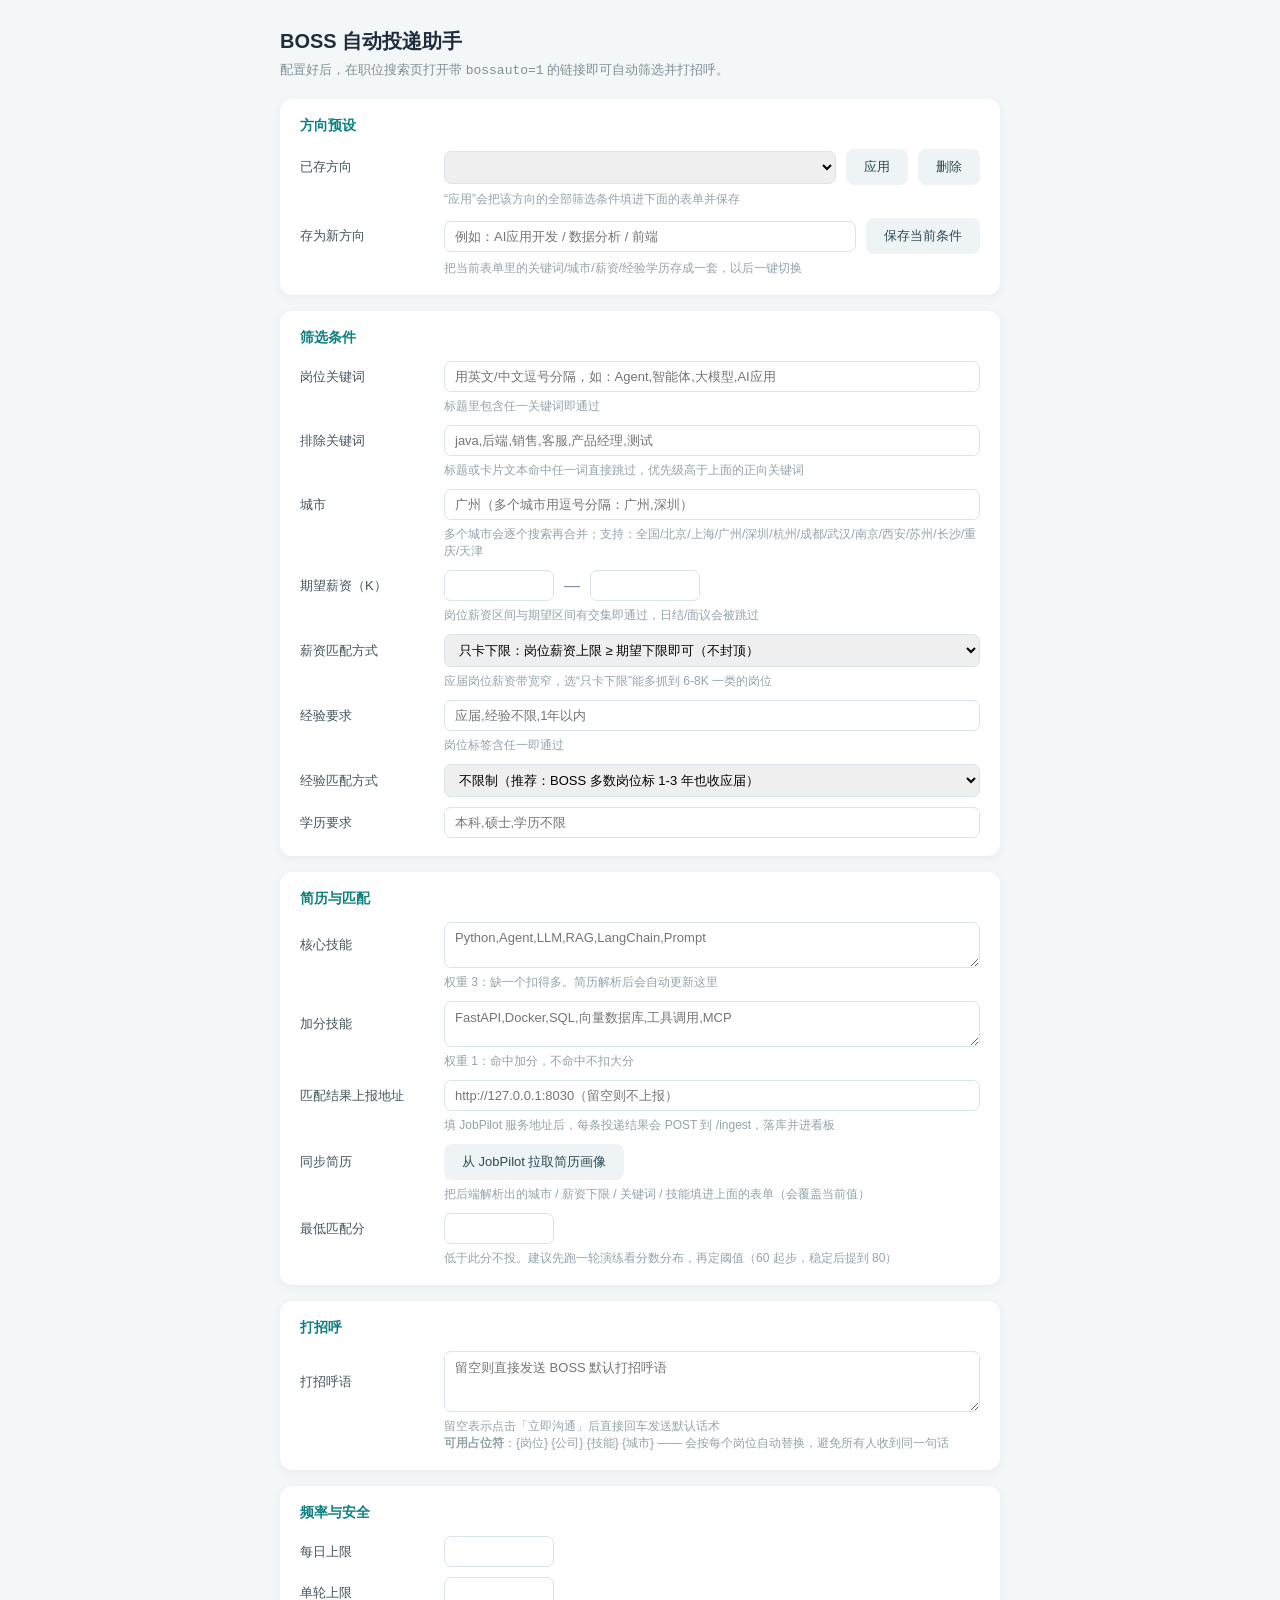
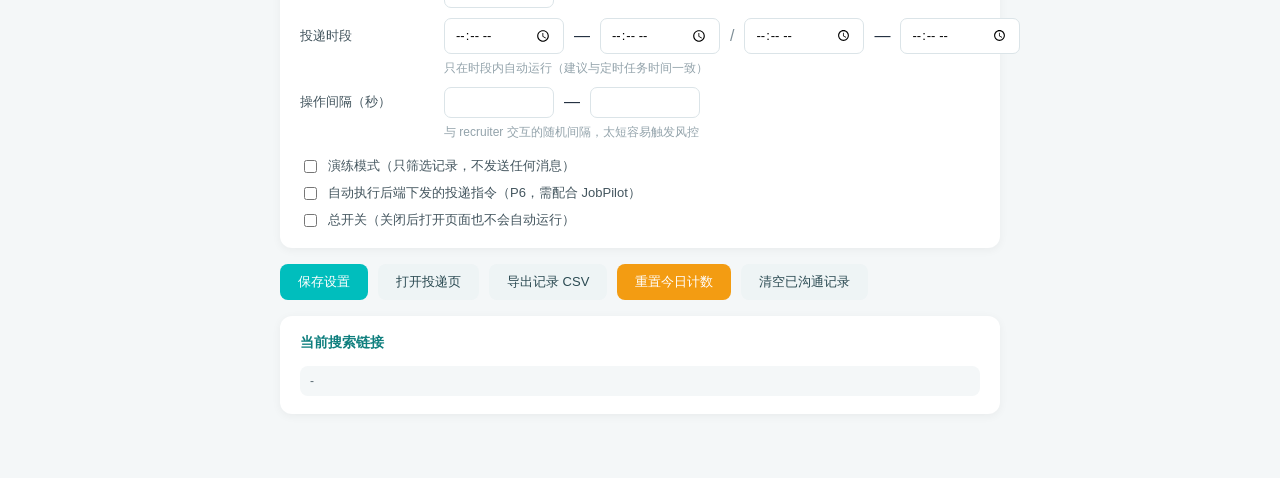
==== extension/options.html @ 4c84b9d0 "feat: 求职多 Agent 编排系统 + BOSS 自动投递扩展 - jobpilot: 四段 Agent 流水线（简历解析/岗位搜索/JD 匹配/决策话术），LangGraph 编排 - 指令队" ====
<!DOCTYPE html>
<html lang="zh-CN">
<head>
<meta charset="utf-8" />
<title>BOSS 自动投递助手 · 设置</title>
<style>
  :root { --main: #00bebd; }
  * { box-sizing: border-box; }
  body {
    margin: 0; padding: 28px 20px 48px;
    font-family: -apple-system, "PingFang SC", "Microsoft YaHei", sans-serif;
    background: #f4f7f8; color: #1f2d3d;
  }
  .wrap { max-width: 720px; margin: 0 auto; }
  h1 { font-size: 20px; margin: 0 0 6px; }
  .sub { color: #7f8f97; font-size: 13px; margin-bottom: 20px; }
  .card {
    background: #fff; border-radius: 12px; padding: 18px 20px;
    box-shadow: 0 2px 10px rgba(0,0,0,.05); margin-bottom: 16px;
  }
  .card h2 { font-size: 14px; margin: 0 0 14px; color: #0f7f7e; }
  .grid { display: grid; grid-template-columns: 130px 1fr; gap: 10px 14px; align-items: center; }
  label { font-size: 13px; color: #43555e; }
  input[type=text], input[type=number], input[type=time], select, textarea {
    width: 100%; padding: 7px 10px; border: 1px solid #dbe4e8; border-radius: 7px;
    font-size: 13px; font-family: inherit; outline: none;
  }
  input:focus, select:focus, textarea:focus { border-color: var(--main); }
  .hint { grid-column: 2; font-size: 12px; color: #93a3ab; margin-top: -4px; }
  .row { display: flex; gap: 10px; align-items: center; }
  .btn {
    border: none; border-radius: 8px; padding: 9px 18px; font-size: 13px;
    cursor: pointer; background: var(--main); color: #fff;
  }
  .btn.ghost { background: #eef4f5; color: #2b4a52; }
  .btn.warn { background: #f39c12; }
  .actions { display: flex; gap: 10px; flex-wrap: wrap; }
  .status { font-size: 13px; color: #0f7f7e; margin-left: 6px; }
  .url { font-size: 12px; color: #5b6b73; word-break: break-all; background: #f4f7f8; padding: 8px 10px; border-radius: 8px; }
  .switch { display: flex; align-items: center; gap: 8px; font-size: 13px; }
</style>
</head>
<body>
<div class="wrap">
  <h1>BOSS 自动投递助手</h1>
  <div class="sub">配置好后，在职位搜索页打开带 <code>bossauto=1</code> 的链接即可自动筛选并打招呼。</div>

  <div class="card">
    <h2>方向预设</h2>
    <div class="grid">
      <label>已存方向</label>
      <div class="row">
        <select id="presetSel" style="flex:1"></select>
        <button class="btn ghost" id="presetApply">应用</button>
        <button class="btn ghost" id="presetDelete">删除</button>
      </div>
      <div class="hint">“应用”会把该方向的全部筛选条件填进下面的表单并保存</div>

      <label>存为新方向</label>
      <div class="row">
        <input id="presetName" type="text" placeholder="例如：AI应用开发 / 数据分析 / 前端" style="flex:1" />
        <button class="btn ghost" id="presetSave">保存当前条件</button>
      </div>
      <div class="hint">把当前表单里的关键词/城市/薪资/经验学历存成一套，以后一键切换</div>
    </div>
  </div>

  <div class="card">
    <h2>筛选条件</h2>
    <div class="grid">
      <label>岗位关键词</label>
      <input id="keywords" type="text" placeholder="用英文/中文逗号分隔，如：Agent,智能体,大模型,AI应用" />
      <div class="hint">标题里包含任一关键词即通过</div>

      <label>排除关键词</label>
      <input id="excludeKeywords" type="text" placeholder="java,后端,销售,客服,产品经理,测试" />
      <div class="hint">标题或卡片文本命中任一词直接跳过，优先级高于上面的正向关键词</div>

      <label>城市</label>
      <input id="city" type="text" placeholder="广州（多个城市用逗号分隔：广州,深圳）" />
      <div class="hint">多个城市会逐个搜索再合并；支持：全国/北京/上海/广州/深圳/杭州/成都/武汉/南京/西安/苏州/长沙/重庆/天津</div>

      <label>期望薪资（K）</label>
      <div class="row">
        <input id="salaryMin" type="number" min="0" step="1" style="width:110px" />
        <span style="color:#7f8f97">—</span>
        <input id="salaryMax" type="number" min="0" step="1" style="width:110px" />
      </div>
      <div class="hint">岗位薪资区间与期望区间有交集即通过，日结/面议会被跳过</div>

      <label>薪资匹配方式</label>
      <select id="salaryMode">
        <option value="min">只卡下限：岗位薪资上限 ≥ 期望下限即可（不封顶）</option>
        <option value="range">区间交集：必须与期望区间有重叠</option>
      </select>
      <div class="hint">应届岗位薪资带宽窄，选“只卡下限”能多抓到 6-8K 一类的岗位</div>

      <label>经验要求</label>
      <input id="experienceMust" type="text" placeholder="应届,经验不限,1年以内" />
      <div class="hint">岗位标签含任一即通过</div>

      <label>经验匹配方式</label>
      <select id="experienceFilter">
        <option value="off">不限制（推荐：BOSS 多数岗位标 1-3 年也收应届）</option>
        <option value="strict">严格匹配上面的经验要求</option>
      </select>

      <label>学历要求</label>
      <input id="degreeMust" type="text" placeholder="本科,硕士,学历不限" />
    </div>
  </div>

  <div class="card">
    <h2>简历与匹配</h2>
    <div class="grid">
      <label>核心技能</label>
      <textarea id="coreSkills" rows="2" placeholder="Python,Agent,LLM,RAG,LangChain,Prompt"></textarea>
      <div class="hint">权重 3：缺一个扣得多。简历解析后会自动更新这里</div>

      <label>加分技能</label>
      <textarea id="bonusSkills" rows="2" placeholder="FastAPI,Docker,SQL,向量数据库,工具调用,MCP"></textarea>
      <div class="hint">权重 1：命中加分，不命中不扣大分</div>

      <label>匹配结果上报地址</label>
      <input id="reportUrl" type="text" placeholder="http://127.0.0.1:8030（留空则不上报）" />
      <div class="hint">填 JobPilot 服务地址后，每条投递结果会 POST 到 /ingest，落库并进看板</div>

      <label>同步简历</label>
      <div class="row">
        <button class="btn ghost" id="syncResume">从 JobPilot 拉取简历画像</button>
        <span class="status" id="syncStatus"></span>
      </div>
      <div class="hint">把后端解析出的城市 / 薪资下限 / 关键词 / 技能填进上面的表单（会覆盖当前值）</div>

      <label>最低匹配分</label>
      <input id="minScore" type="number" min="0" max="100" style="width:110px" />
      <div class="hint">低于此分不投。建议先跑一轮演练看分数分布，再定阈值（60 起步，稳定后提到 80）</div>
    </div>
  </div>

  <div class="card">
    <h2>打招呼</h2>
    <div class="grid">
      <label>打招呼语</label>
      <textarea id="greeting" rows="3" placeholder="留空则直接发送 BOSS 默认打招呼语"></textarea>
      <div class="hint">留空表示点击「立即沟通」后直接回车发送默认话术<br><b>可用占位符</b>：{岗位} {公司} {技能} {城市} —— 会按每个岗位自动替换，避免所有人收到同一句话</div>
    </div>
  </div>

  <div class="card">
    <h2>频率与安全</h2>
    <div class="grid">
      <label>每日上限</label>
      <input id="maxPerDay" type="number" min="1" max="200" style="width:110px" />
      <label>单轮上限</label>
      <input id="maxPerRun" type="number" min="1" max="200" style="width:110px" />
      <label>投递时段</label>
      <div class="row">
        <input id="w1s" type="time" style="width:120px" />
        <span>—</span>
        <input id="w1e" type="time" style="width:120px" />
        <span style="color:#7f8f97">/</span>
        <input id="w2s" type="time" style="width:120px" />
        <span>—</span>
        <input id="w2e" type="time" style="width:120px" />
      </div>
      <div class="hint">只在时段内自动运行（建议与定时任务时间一致）</div>

      <label>操作间隔（秒）</label>
      <div class="row">
        <input id="minDelay" type="number" min="5" max="600" style="width:110px" />
        <span>—</span>
        <input id="maxDelay" type="number" min="5" max="600" style="width:110px" />
      </div>
      <div class="hint">与 recruiter 交互的随机间隔，太短容易触发风控</div>
    </div>
    <div style="margin-top:16px">
      <label class="switch"><input id="dryRun" type="checkbox" /> 演练模式（只筛选记录，不发送任何消息）</label>
      <label class="switch" style="margin-top:8px"><input id="autoExecute" type="checkbox" /> 自动执行后端下发的投递指令（P6，需配合 JobPilot）</label>
      <label class="switch" style="margin-top:8px"><input id="enabled" type="checkbox" /> 总开关（关闭后打开页面也不会自动运行）</label>
    </div>
  </div>

  <div class="actions" style="margin-bottom:16px">
    <button class="btn" id="save">保存设置</button>
    <button class="btn ghost" id="openSearch">打开投递页</button>
    <button class="btn ghost" id="exportCsv">导出记录 CSV</button>
    <button class="btn warn" id="resetDaily">重置今日计数</button>
    <button class="btn ghost" id="resetGreeted">清空已沟通记录</button>
    <span class="status" id="status"></span>
  </div>

  <div class="card">
    <h2>当前搜索链接</h2>
    <div class="url" id="searchUrl">-</div>
  </div>
</div>
<script src="options.js"></script>
</body>
</html>
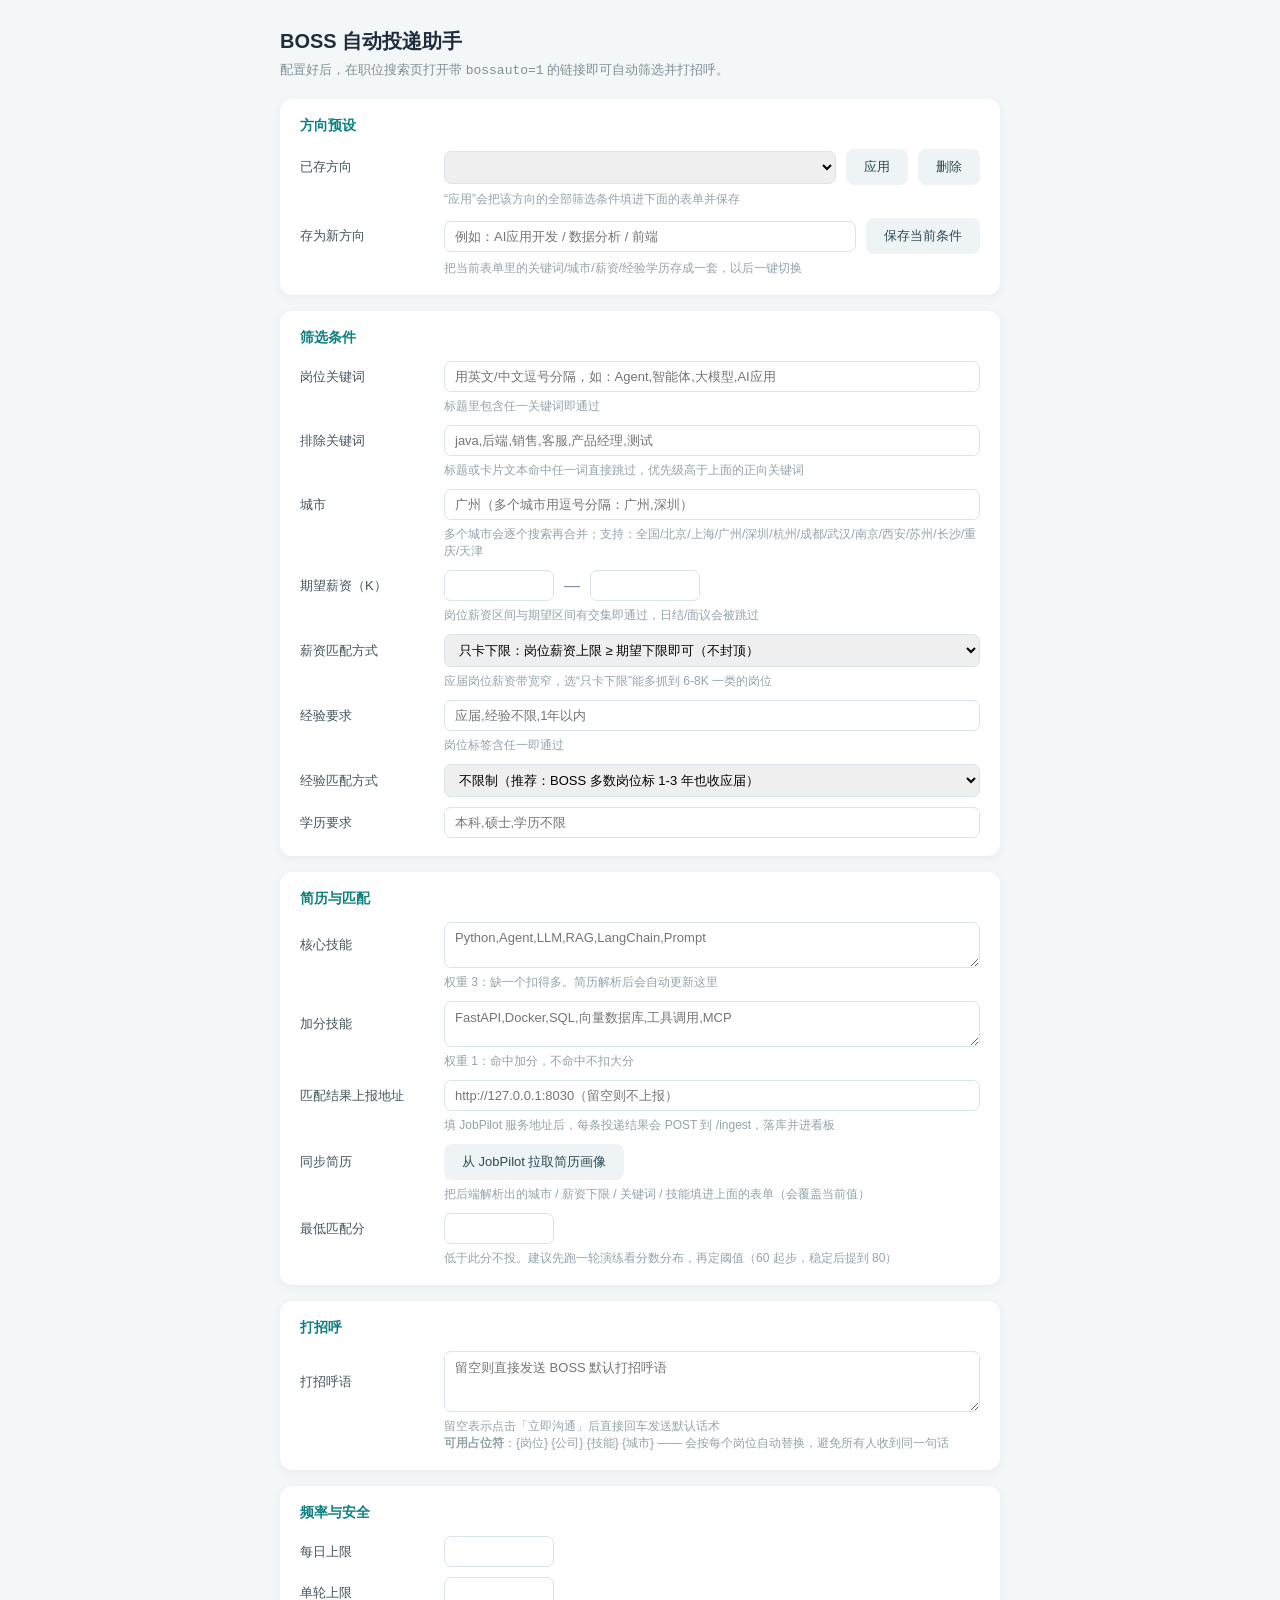
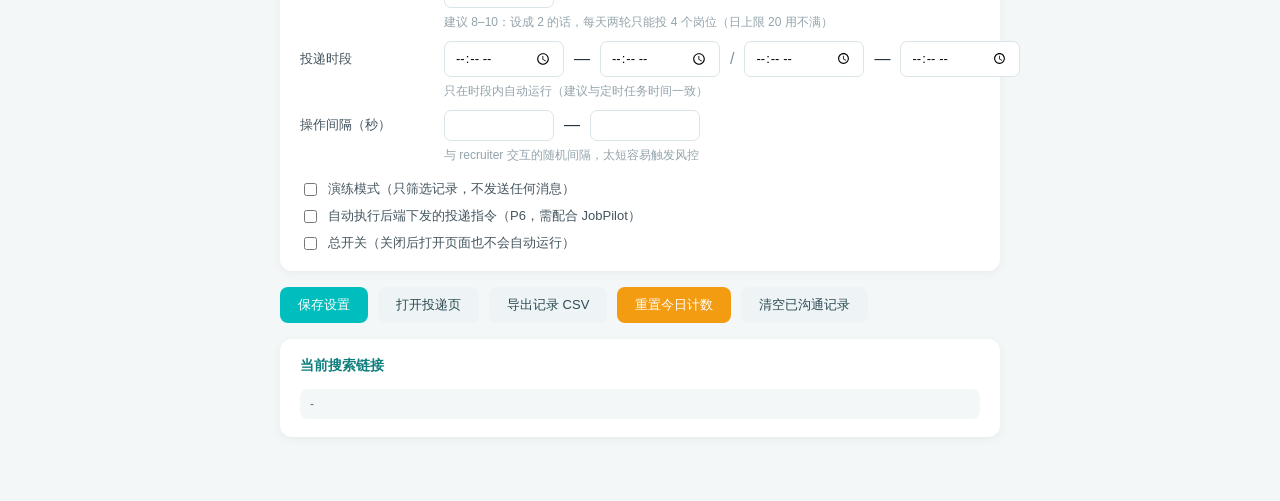
==== commit cd732642: "feat(ext): 上报失败计数上屏 + 单轮上限建议提示（v3.7）" ====
--- a/extension/options.html
+++ b/extension/options.html
@@ -154,6 +154,7 @@
       <input id="maxPerDay" type="number" min="1" max="200" style="width:110px" />
       <label>单轮上限</label>
       <input id="maxPerRun" type="number" min="1" max="200" style="width:110px" />
+      <div class="hint">建议 8–10：设成 2 的话，每天两轮只能投 4 个岗位（日上限 20 用不满）</div>
       <label>投递时段</label>
       <div class="row">
         <input id="w1s" type="time" style="width:120px" />
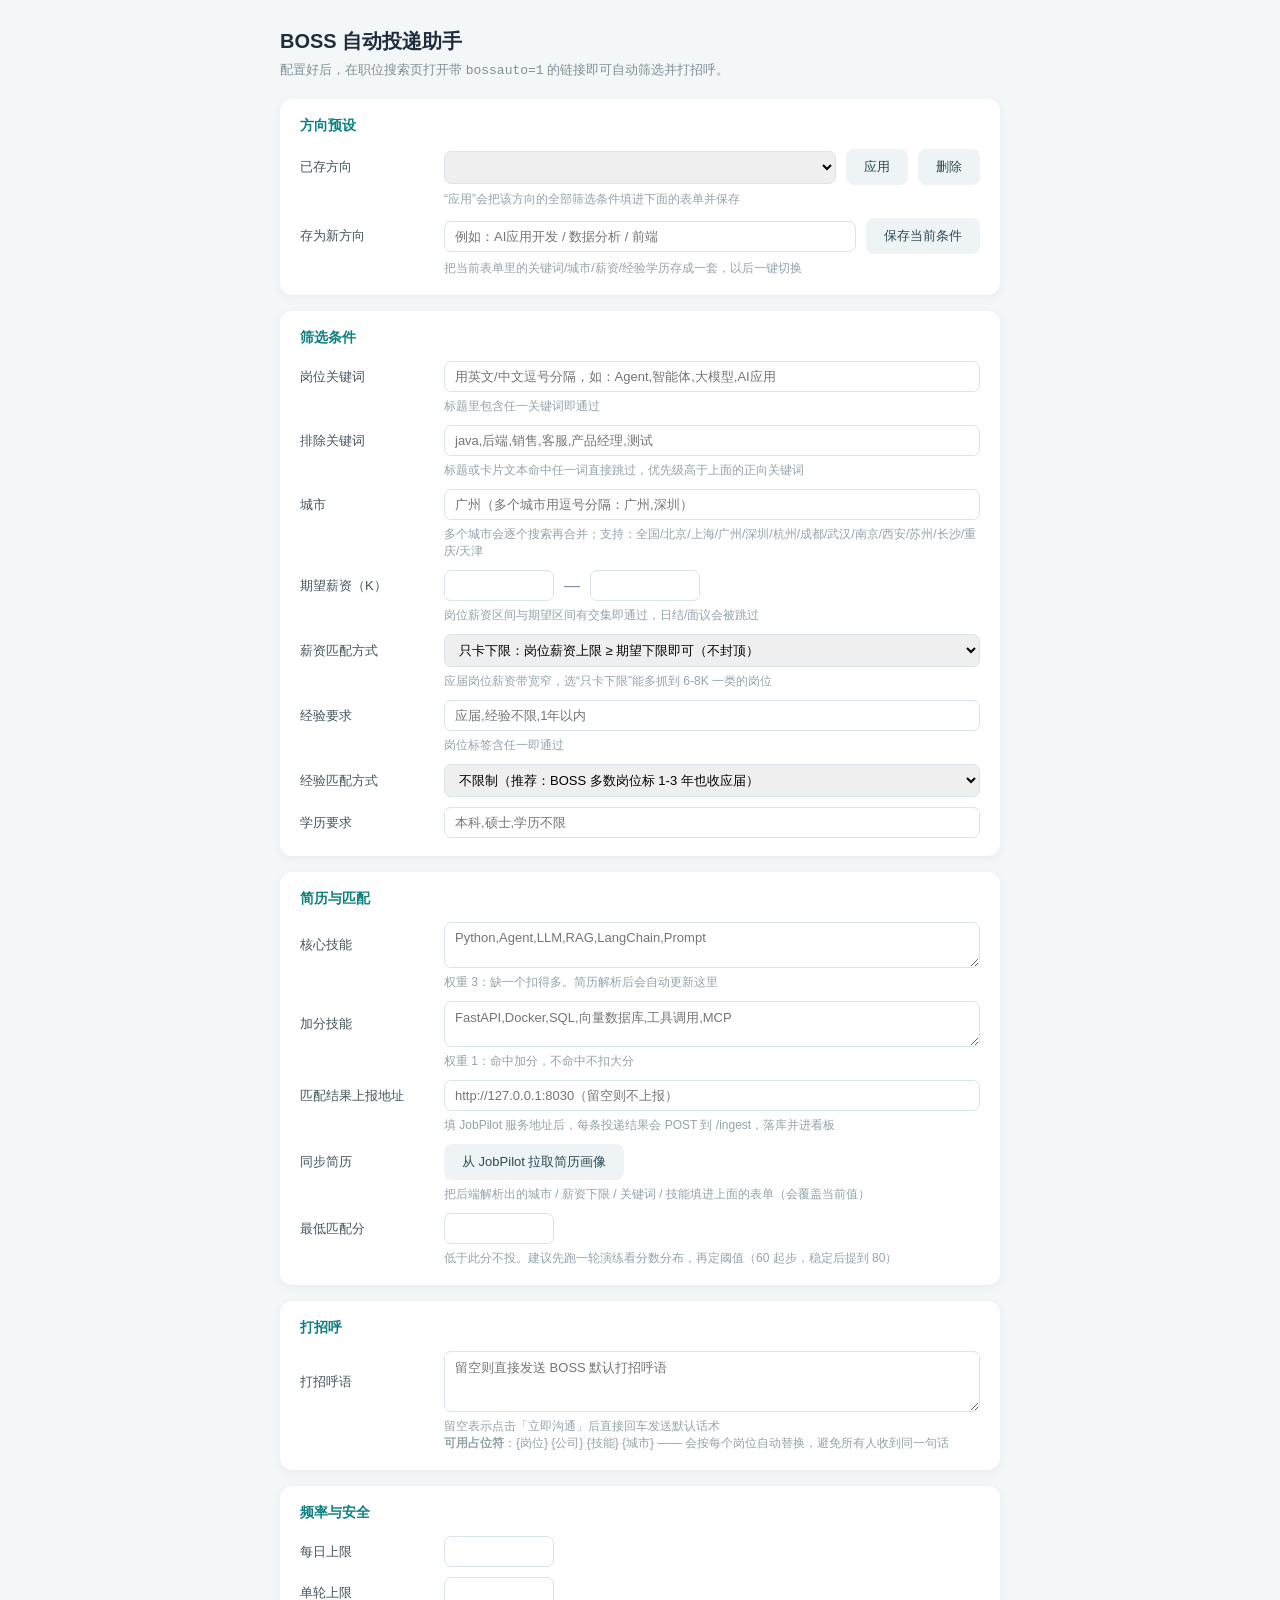
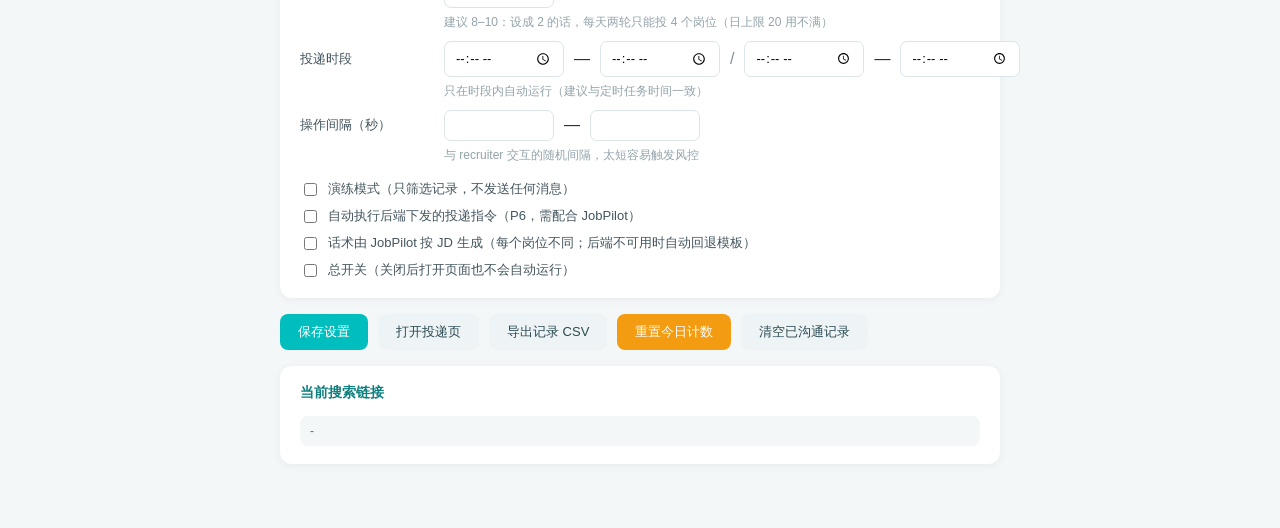
==== commit 1348e235: "feat: 扩展按 JD 向后端取话术（/greeting），v3.8" ====
--- a/extension/options.html
+++ b/extension/options.html
@@ -178,6 +178,7 @@
     <div style="margin-top:16px">
       <label class="switch"><input id="dryRun" type="checkbox" /> 演练模式（只筛选记录，不发送任何消息）</label>
       <label class="switch" style="margin-top:8px"><input id="autoExecute" type="checkbox" /> 自动执行后端下发的投递指令（P6，需配合 JobPilot）</label>
+      <label class="switch" style="margin-top:8px"><input id="useBackendGreeting" type="checkbox" /> 话术由 JobPilot 按 JD 生成（每个岗位不同；后端不可用时自动回退模板）</label>
       <label class="switch" style="margin-top:8px"><input id="enabled" type="checkbox" /> 总开关（关闭后打开页面也不会自动运行）</label>
     </div>
   </div>
